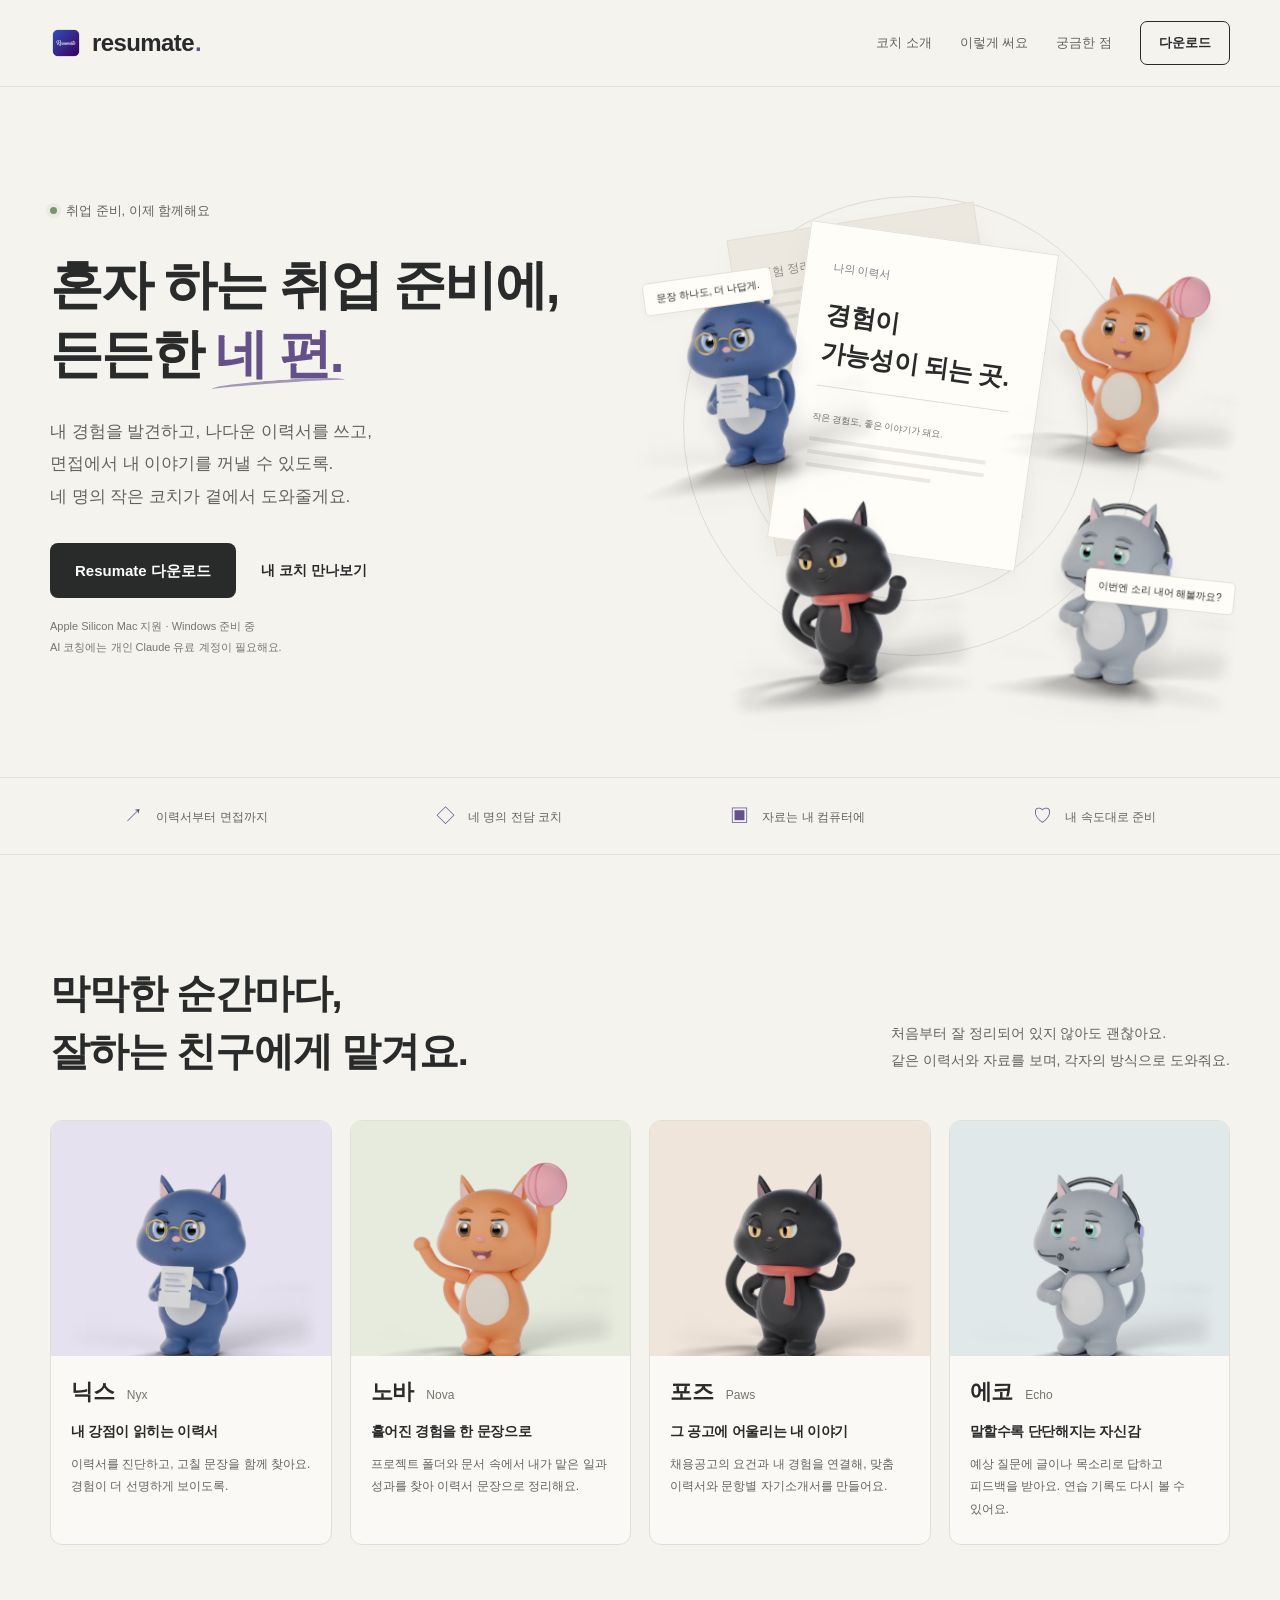
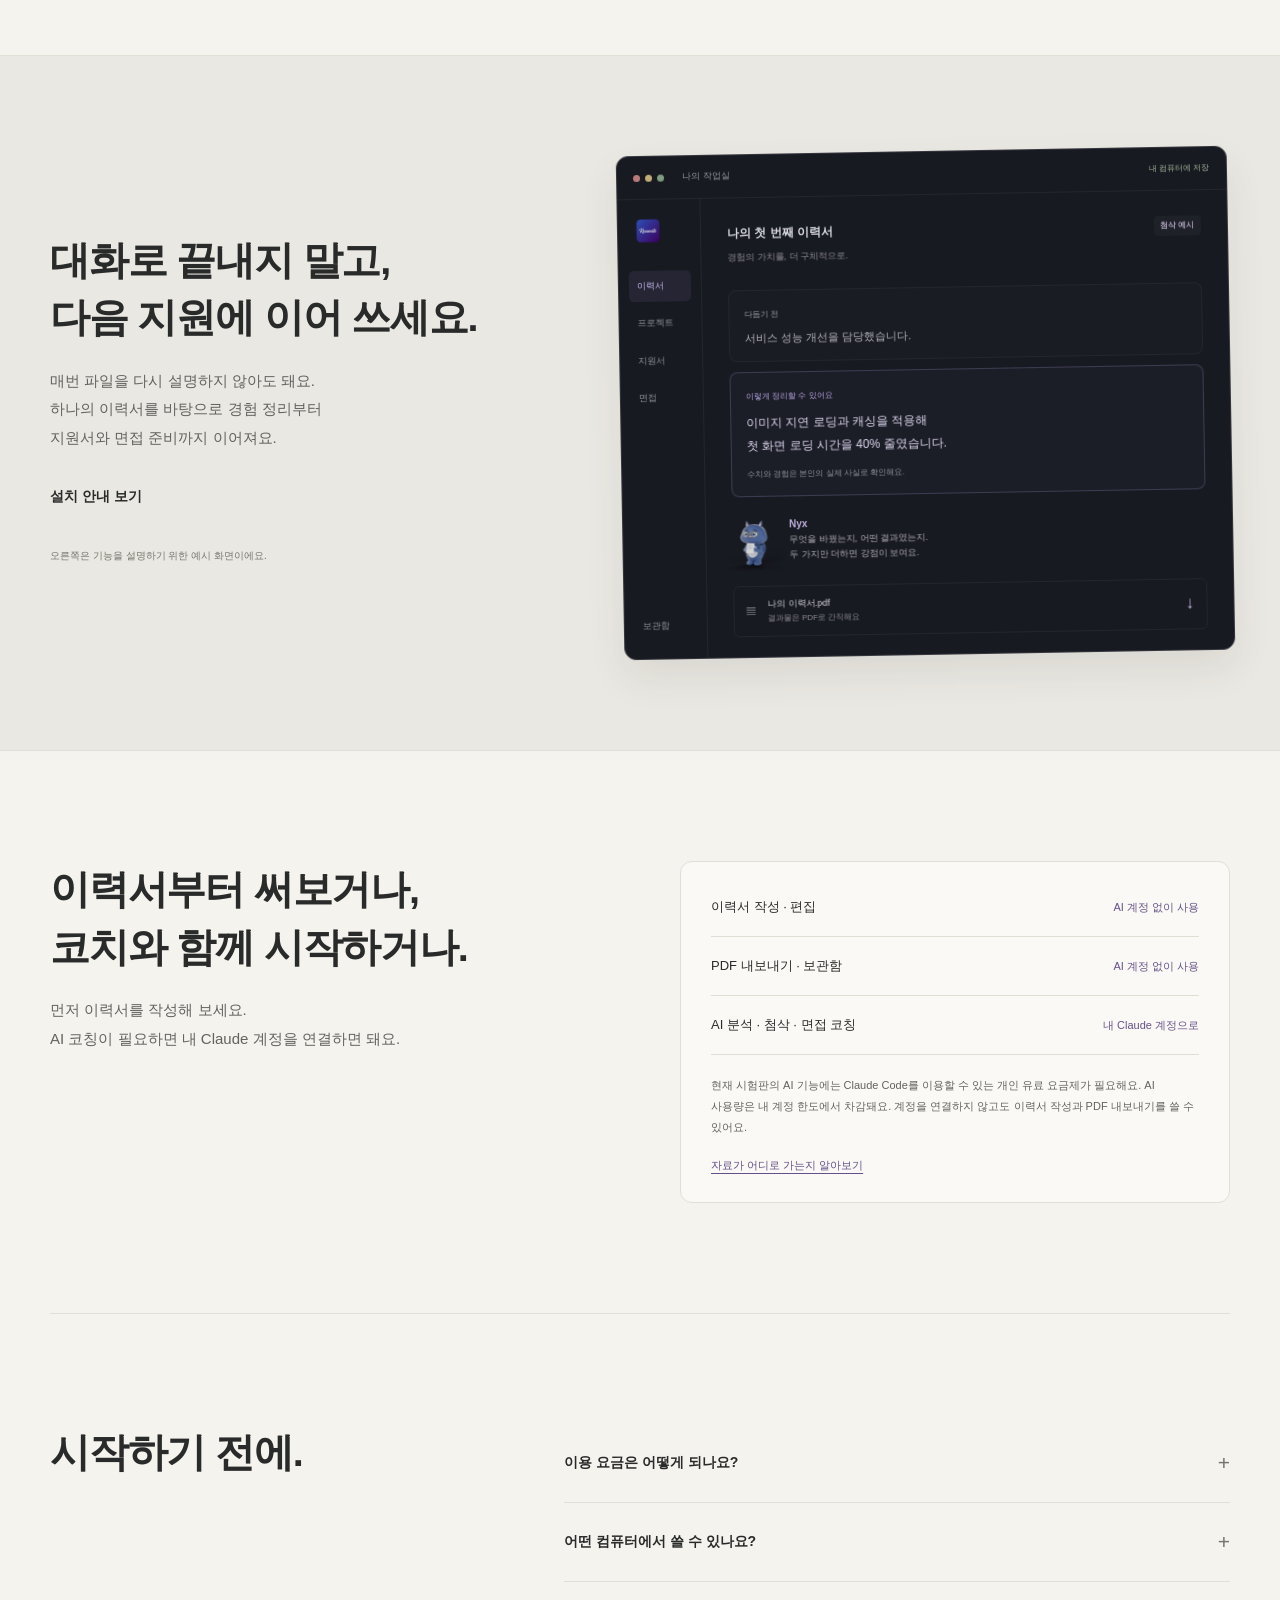
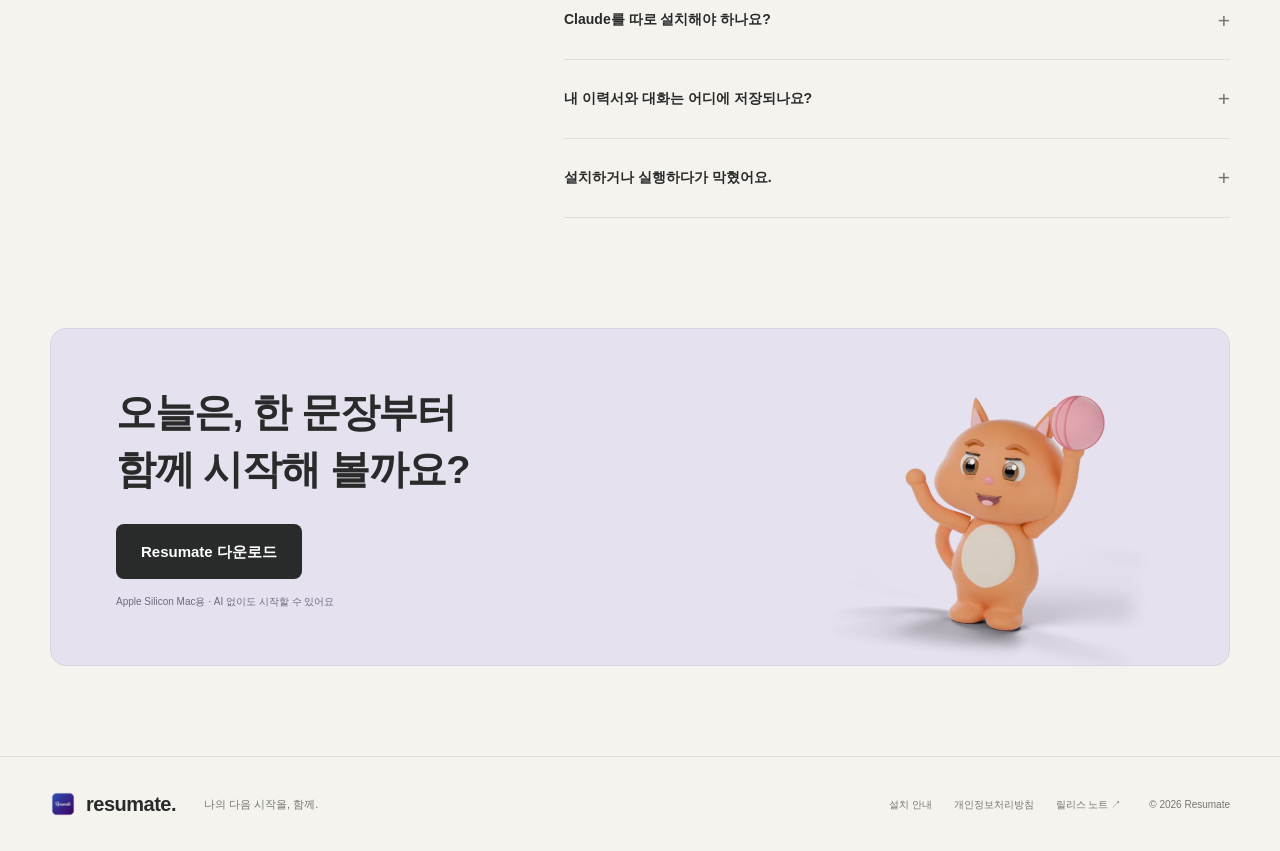
==== index.html @ 683119df "Update Resumate website" ====
<!doctype html>
<html lang="ko">
<head>
  <meta charset="utf-8">
  <meta name="viewport" content="width=device-width, initial-scale=1">
  <title>Resumate — 혼자 하는 취업 준비에, 든든한 네 편.</title>
  <meta name="description" content="프로젝트 정리부터 이력서, 자기소개서, 면접 연습까지. 네 명의 AI 코치와 함께하는 취업 준비 데스크톱 앱. AI 코칭에는 개인 Claude 유료 계정이 필요합니다.">
  <meta name="theme-color" content="#f5f3ee">
  <meta property="og:type" content="website">
  <meta property="og:locale" content="ko_KR">
  <meta property="og:site_name" content="Resumate">
  <meta property="og:title" content="Resumate — 혼자 하는 취업 준비에, 든든한 네 편.">
  <meta property="og:description" content="프로젝트 정리부터 이력서, 지원서와 면접 연습까지. 네 명의 코치와 내 이야기를 준비해요.">
  <link rel="icon" type="image/png" href="assets/favicon-32.png">
  <link rel="apple-touch-icon" href="assets/icon-256.png">
  <link rel="stylesheet" href="styles.css">
</head>
<body>
  <a class="skip-link" href="#main">본문으로 건너뛰기</a>
  <header class="topbar"><div class="wrap">
    <a class="brand" href="index.html"><img src="assets/icon-256.png" alt="" width="32" height="32">resumate<span class="brand-dot">.</span></a>
    <nav class="topnav" aria-label="주요 메뉴"><a href="#coaches">코치 소개</a><a href="#workspace">이렇게 써요</a><a href="#faq">궁금한 점</a><a class="topnav-cta" href="install.html">다운로드</a></nav>
  </div></header>
  <main id="main">
    <section class="hero wrap" aria-labelledby="hero-title">
      <div class="hero-copy">
        <p class="eyebrow"><span class="status-dot"></span> 취업 준비, 이제 함께해요</p>
        <h1 id="hero-title">혼자 하는 취업 준비에,<br>든든한 <span class="underlined">네 편.</span></h1>
        <p class="lede">내 경험을 발견하고, 나다운 이력서를 쓰고,<br>면접에서 내 이야기를 꺼낼 수 있도록.<br>네 명의 작은 코치가 곁에서 도와줄게요.</p>
        <div class="cta-row"><a class="btn btn-primary" href="install.html">Resumate 다운로드</a><a class="text-link" href="#coaches">내 코치 만나보기</a></div>
        <p class="cta-meta">Apple Silicon Mac 지원 · Windows 준비 중<br>AI 코칭에는 개인 Claude 유료 계정이 필요해요.</p>
      </div>
      <div class="hero-art" role="img" aria-label="이력서와 면접 준비를 도와주는 고양이 코치 Nyx, Nova, Paws, Echo">
        <div class="orbit orbit-one"></div><div class="orbit orbit-two"></div>

        <div class="paper paper-back"><span>경험 정리</span><i></i><i></i><i></i></div>
        <div class="paper paper-front"><span class="paper-eyebrow">나의 이력서</span><strong>경험이<br>가능성이 되는 곳.</strong><div class="paper-rule"></div><span>작은 경험도, 좋은 이야기가 돼요.</span><div class="paper-lines"><i></i><i></i><i></i></div></div>
        <img class="hero-cat cat-nyx" src="assets/nyx.webp" alt="" width="552" height="552" fetchpriority="high">
        <img class="hero-cat cat-nova" src="assets/nova.webp" alt="" width="552" height="552">
        <img class="hero-cat cat-paws" src="assets/paws.webp" alt="" width="552" height="552">
        <img class="hero-cat cat-echo" src="assets/echo.webp" alt="" width="552" height="552">
        <span class="floating-label label-nyx">문장 하나도, 더 나답게.</span><span class="floating-label label-echo">이번엔 소리 내어 해볼까요?</span>

      </div>
    </section>
    <div class="trust-strip"><div class="wrap"><span><span aria-hidden="true">↗</span> 이력서부터 면접까지</span><span><span aria-hidden="true">◇</span> 네 명의 전담 코치</span><span><span aria-hidden="true">▣</span> 자료는 내 컴퓨터에</span><span><span aria-hidden="true">♡</span> 내 속도대로 준비</span></div></div>
    <section class="section wrap" id="coaches" aria-labelledby="coaches-title">
      <div class="section-heading"><div><h2 id="coaches-title">막막한 순간마다,<br>잘하는 친구에게 맡겨요.</h2></div><p>처음부터 잘 정리되어 있지 않아도 괜찮아요.<br>같은 이력서와 자료를 보며, 각자의 방식으로 도와줘요.</p></div>
      <div class="coach-grid">
        <article class="coach-card nyx"><div class="coach-art"><img src="assets/nyx.webp" alt="안경을 쓰고 이력서를 든 남색 고양이 Nyx" width="552" height="552" loading="lazy"></div><div class="coach-body"><div class="coach-name"><h3>닉스 <span lang="en">Nyx</span></h3></div><h4>내 강점이 읽히는 이력서</h4><p>이력서를 진단하고, 고칠 문장을 함께 찾아요. 경험이 더 선명하게 보이도록.</p></div></article>
        <article class="coach-card nova"><div class="coach-art"><img src="assets/nova.webp" alt="실뭉치를 들고 손을 흔드는 주황 고양이 Nova" width="552" height="552" loading="lazy"></div><div class="coach-body"><div class="coach-name"><h3>노바 <span lang="en">Nova</span></h3></div><h4>흩어진 경험을 한 문장으로</h4><p>프로젝트 폴더와 문서 속에서 내가 맡은 일과 성과를 찾아 이력서 문장으로 정리해요.</p></div></article>
        <article class="coach-card paws"><div class="coach-art"><img src="assets/paws.webp" alt="빨간 목도리를 두른 검은 고양이 Paws" width="552" height="552" loading="lazy"></div><div class="coach-body"><div class="coach-name"><h3>포즈 <span lang="en">Paws</span></h3></div><h4>그 공고에 어울리는 내 이야기</h4><p>채용공고의 요건과 내 경험을 연결해, 맞춤 이력서와 문항별 자기소개서를 만들어요.</p></div></article>
        <article class="coach-card echo"><div class="coach-art"><img src="assets/echo.webp" alt="헤드셋을 쓴 회색 고양이 Echo" width="552" height="552" loading="lazy"></div><div class="coach-body"><div class="coach-name"><h3>에코 <span lang="en">Echo</span></h3></div><h4>말할수록 단단해지는 자신감</h4><p>예상 질문에 글이나 목소리로 답하고 피드백을 받아요. 연습 기록도 다시 볼 수 있어요.</p></div></article>
      </div>
    </section>
    <section class="workspace-section" id="workspace" aria-labelledby="workspace-title"><div class="wrap workspace-grid">
      <div><h2 id="workspace-title">대화로 끝내지 말고,<br>다음 지원에 이어 쓰세요.</h2><p class="section-description">매번 파일을 다시 설명하지 않아도 돼요.<br>하나의 이력서를 바탕으로 경험 정리부터<br>지원서와 면접 준비까지 이어져요.</p><a class="text-link" href="install.html">설치 안내 보기</a><p class="example-note">오른쪽은 기능을 설명하기 위한 예시 화면이에요.</p></div>
      <div class="app-preview" aria-label="이력서 첨삭 기능 예시"><div class="preview-chrome"><div class="window-dots"><i></i><i></i><i></i></div><span>나의 작업실</span><span class="preview-local">내 컴퓨터에 저장</span></div><div class="preview-layout"><div class="preview-sidebar"><img src="assets/icon-256.png" width="28" height="28" alt=""><span class="preview-selected">이력서</span><span>프로젝트</span><span>지원서</span><span>면접</span><span class="sidebar-bottom">보관함</span></div><div class="preview-content"><div class="preview-title"><span>나의 첫 번째 이력서</span><span>첨삭 예시</span></div><p class="preview-heading">경험의 가치를, 더 구체적으로.</p><div class="resume-before"><span>다듬기 전</span><p>서비스 성능 개선을 담당했습니다.</p></div><div class="resume-after"><span>이렇게 정리할 수 있어요</span><p>이미지 지연 로딩과 캐싱을 적용해<br>첫 화면 로딩 시간을 40% 줄였습니다.</p><small>수치와 경험은 본인의 실제 사실로 확인해요.</small></div><div class="coach-message"><img src="assets/nyx.webp" width="66" height="66" alt=""><p><strong>Nyx</strong><br>무엇을 바꿨는지, 어떤 결과였는지.<br>두 가지만 더하면 강점이 보여요.</p></div><div class="preview-document"><span aria-hidden="true">▤</span><span>나의 이력서.pdf<small>결과물은 PDF로 간직해요</small></span><span aria-hidden="true">↓</span></div></div></div></div>
    </div></section>
    <section class="section wrap usage-section" aria-labelledby="usage-title"><div><h2 id="usage-title">이력서부터 써보거나,<br>코치와 함께 시작하거나.</h2><p class="section-description">먼저 이력서를 작성해 보세요.<br>AI 코칭이 필요하면 내 Claude 계정을 연결하면 돼요.</p></div><div class="access-panel"><div class="access-row"><span>이력서 작성 · 편집</span><span>AI 계정 없이 사용</span></div><div class="access-row"><span>PDF 내보내기 · 보관함</span><span>AI 계정 없이 사용</span></div><div class="access-row"><span>AI 분석 · 첨삭 · 면접 코칭</span><span>내 Claude 계정으로</span></div><p>현재 시험판의 AI 기능에는 Claude Code를 이용할 수 있는 개인 유료 요금제가 필요해요. AI 사용량은 내 계정 한도에서 차감돼요. 계정을 연결하지 않고도 이력서 작성과 PDF 내보내기를 쓸 수 있어요.</p><a href="privacy.html">자료가 어디로 가는지 알아보기</a></div></section>
    <section class="section wrap faq-section" id="faq" aria-labelledby="faq-title"><div><h2 id="faq-title">시작하기 전에.</h2></div><div class="faq">
      <details><summary>이용 요금은 어떻게 되나요?</summary><div class="answer">현재 공개 시험판은 무료로 이용할 수 있어요. 정식 서비스의 제공 범위와 요금은 별도로 안내할 예정이에요. AI 코칭에 사용하는 개인 Claude 요금제의 비용과 사용 한도는 본인 계정에 적용돼요.</div></details>
      <details><summary>어떤 컴퓨터에서 쓸 수 있나요?</summary><div class="answer">현재 공개된 설치 파일은 Apple Silicon(M1 이상), macOS 13 이상을 지원해요. Intel Mac은 지원하지 않아요. Windows 10(2004 이상)·11 x64 버전은 준비 중이며, 설치 페이지에서 공개 여부를 확인할 수 있어요.</div></details>
      <details><summary>Claude를 따로 설치해야 하나요?</summary><div class="answer">미리 설치하지 않아도 괜찮아요. 앱 첫 화면에서 ‘연동하기’를 누르면 공식 Claude Code 설치와 로그인을 안내해요. 로그인할 때 Terminal 또는 PowerShell이 열릴 수 있어요. 인증은 공식 Claude Code가 처리해요.</div></details>
      <details><summary>내 이력서와 대화는 어디에 저장되나요?</summary><div class="answer">이력서, 대화, 보관함 파일은 내 컴퓨터에 저장돼요. AI에게 작업을 요청하면 필요한 내용이 본인 Claude 계정을 통해 Anthropic으로 전송돼요. PDF 글자 추출과 음성 받아쓰기는 내 컴퓨터에서 처리해요. <a href="privacy.html">개인정보처리방침 보기</a></div></details>
      <details><summary>설치하거나 실행하다가 막혔어요.</summary><div class="answer"><a href="install.html#help">설치 도움말</a>에서 OS별 안내와 문의 경로를 확인해 주세요.</div></details>
    </div></section>
    <section class="closing wrap"><div><h2>오늘은, 한 문장부터<br>함께 시작해 볼까요?</h2><a class="btn btn-primary" href="install.html">Resumate 다운로드</a><p>Apple Silicon Mac용 · AI 없이도 시작할 수 있어요</p></div><img src="assets/nova.webp" width="552" height="552" alt="손을 흔들며 기다리는 Nova" loading="lazy"></section>
  </main>
  <footer class="footer"><div class="wrap"><a class="brand" href="index.html"><img src="assets/icon-256.png" alt="" width="26" height="26">resumate.</a><p>나의 다음 시작을, 함께.</p><nav aria-label="하단 메뉴"><a href="install.html">설치 안내</a><a href="privacy.html">개인정보처리방침</a><a href="https://github.com/kkwaktae/resumate-desktop-release/releases">릴리스 노트 ↗</a></nav><span>© 2026 Resumate</span></div></footer>
</body>
</html>
---- styles.css ----
:root {
  --canvas: #f5f3ee; --canvas-deep: #f5f3ee; --surface: #eeece6; --surface-raised: #e8e5dd;
  --ink: #292a2a; --ink-2: #62635f; --ink-3: #74766e; --accent: #65518a; --accent-ink: #fff;
  --line: #dfdfd5; --line-2: #ccccc1; --r-panel: 16px; --r-control: 8px;
  --font: "Pretendard Variable", Pretendard, "Apple SD Gothic Neo", "Malgun Gothic", sans-serif;
  --mono: "SFMono-Regular", Consolas, monospace; --wrap: 1180px;
  --ease: cubic-bezier(.2,.8,.2,1); color-scheme: light;
}
*, *::before, *::after { box-sizing: border-box; }
html { -webkit-text-size-adjust: 100%; scroll-behavior: smooth; scroll-padding-top: 100px; }
body { margin: 0; background: var(--canvas); color: var(--ink); font: 16px/1.7 var(--font); word-break: keep-all; overflow-wrap: break-word; -webkit-font-smoothing: antialiased; }
[hidden] { display: none !important; }
img { max-width: 100%; height: auto; display: block; }
a { color: var(--accent); text-underline-offset: 4px; }
a:hover { color: #493667; }
button { font: inherit; cursor: pointer; color: inherit; }
button:disabled { cursor: not-allowed; opacity: .5; }
:focus-visible { outline: 3px solid var(--accent); outline-offset: 5px; }
::selection { background: #ded5ef; }
.wrap { width: min(var(--wrap), 100% - 80px); margin-inline: auto; }
.skip-link { position: fixed; left: 16px; top: -100px; z-index: 30; padding: 10px 20px; background: var(--ink); color: #fff; border-radius: 8px; }
.skip-link:focus { top: 12px; }
.topbar { position: sticky; top: 0; z-index: 20; background: #f5f3eeed; backdrop-filter: blur(16px); border-bottom: 1px solid var(--line); }
.topbar .wrap { height: 86px; display: flex; align-items: center; justify-content: space-between; gap: 20px; }
.brand { display: inline-flex; align-items: center; gap: 10px; color: var(--ink); text-decoration: none; font-size: 24px; line-height: 1; font-weight: 800; letter-spacing: -.025em; }
.brand img { border-radius: 9px; }
:where([lang="en"], .os-picker, [data-platform-name], [data-release-status], .preview-chrome) { letter-spacing: normal; font-kerning: normal; }
.brand-dot { color: var(--accent); margin-left: -9px; }
.topnav { display: flex; align-items: center; gap: 28px; font-size: 13px; }
.topnav a { color: var(--ink-2); text-decoration: none; }
.topnav a:hover { color: var(--accent); }
.topnav .topnav-cta { color: var(--ink); border: 1px solid var(--ink); padding: 10px 18px; border-radius: 7px; font-weight: 700; }
.topnav-cta span { margin-left: 15px; }
.btn { display: inline-flex; justify-content: center; align-items: center; gap: 28px; min-height: 54px; padding: 14px 24px; border: 1px solid transparent; border-radius: 8px; text-decoration: none; font-size: 15px; font-weight: 700; transition: background .2s, transform .2s; }
.btn:hover { transform: translateY(-2px); }
.btn-primary { background: var(--ink); color: #fff; }
.btn-primary:hover { background: #47413f; color: #fff; }
.btn-primary span, .btn-secondary span { font-size: 21px; line-height: 1; font-weight: 400; }
.btn-secondary { background: #e6e0ef; color: #4a3864; }
.btn-secondary:hover { background: #dcd3e8; color: #4a3864; }
.text-link { display: inline-flex; align-items: center; gap: 18px; border: 0; background: none; padding: 8px 0; text-decoration: none; font-size: 14px; font-weight: 600; color: var(--ink); }
.text-link:hover { color: var(--accent); }
.hero { display: grid; grid-template-columns: 1fr 1fr; gap: 16px; align-items: center; min-height: 690px; padding-block: 62px 68px; }
.hero-copy { position: relative; z-index: 2; }
.eyebrow { display: flex; align-items: center; gap: 9px; margin: 0 0 28px; color: var(--ink-2); font-size: 13px; }
.status-dot { display: block; width: 7px; height: 7px; background: #7b946e; border-radius: 50%; box-shadow: 0 0 0 4px #7b946e15; }
h1, h2, h3, h4, p { margin-top: 0; }
.hero h1 { font-size: clamp(40px, 4.15vw, 60px); line-height: 1.3; letter-spacing: -.04em; font-weight: 800; margin: 0 0 28px; }
.underlined { color: var(--accent); position: relative; white-space: nowrap; }
.underlined::after { content: ""; position: absolute; bottom: -6px; left: -3px; width: 105%; height: 9px; border-top: 3px solid #a397b6; border-radius: 50%; transform: rotate(-4deg); }
.lede { color: var(--ink-2); font-size: 17px; line-height: 1.9; margin-bottom: 30px; }
.cta-row { display: flex; align-items: center; gap: 25px; }
.cta-meta { font-size: 11px; line-height: 1.9; color: var(--ink-3); margin: 18px 0 0; }
.hero-art { position: relative; height: 530px; min-width: 0; isolation: isolate; }
.orbit { position: absolute; border: 1px solid #dcdcd3; border-radius: 50%; z-index: -2; }
.orbit-one { width: 460px; height: 460px; top: 32px; left: 35px; }
.orbit-two { width: 350px; height: 350px; top: 87px; left: 90px; }
.paper { position: absolute; width: 250px; height: 320px; padding: 27px; border: 1px solid #e1dfd9; box-shadow: 0 12px 30px #25202009; background: #fffdf8; }
.paper-front { z-index: -1; top: 72px; left: 140px; transform: rotate(8deg); }
.paper-eyebrow { font-family: var(--font); font-size: 11px; color: #807986; letter-spacing: 0; }
.paper-front strong { display: block; margin-top: 17px; font-size: 25px; line-height: 1.5; letter-spacing: -.025em; }
.paper-rule { margin-block: 15px; height: 1px; background: var(--line); }
.paper-front > span:not(.paper-eyebrow) { font-size: 9px; color: var(--ink-3); }
.paper-lines i, .paper-back i { display: block; height: 4px; background: #ece9e4; margin-top: 9px; width: 92%; }
.paper-lines i:last-child { width: 65%; }
.paper-back { z-index: -2; left: 102px; top: 55px; transform: rotate(-9deg); background: #ece8df; font-size: 12px; color: #8f8b81; }
.paper-back i { background: #dedbd3; }
.hero-cat { position: absolute; width: 235px; filter: drop-shadow(0 16px 8px #27223016); animation: arrive .8s var(--ease) both; }
.cat-nyx { left: -38px; top: 63px; width: 266px; transform: rotate(-8deg); }
.cat-nova { right: -24px; top: 64px; width: 248px; transform: rotate(8deg); animation-delay: .1s; }
.cat-paws { left: 64px; bottom: -16px; width: 260px; transform: rotate(-6deg); animation-delay: .2s; }
.cat-echo { right: -18px; bottom: -16px; width: 265px; transform: rotate(6deg); animation-delay: .3s; }
.floating-label { position: absolute; z-index: 2; font-size: 10px; padding: 7px 12px; background: #fffdf7; border: 1px solid #e6e0d5; box-shadow: 0 4px 10px #00000005; border-radius: 5px; }
.label-nyx { left: -5px; top: 111px; transform: rotate(-8deg); }
.label-echo { right: -5px; bottom: 86px; transform: rotate(6deg); }
@keyframes arrive { from { opacity: 0; translate: 0 16px; } to { opacity: 1; translate: 0 0; } }
.trust-strip { border-block: 1px solid var(--line); }
.trust-strip .wrap { min-height: 76px; display: flex; justify-content: space-around; align-items: center; gap: 20px; font-size: 12px; color: var(--ink-2); }
.trust-strip span span { color: var(--accent); padding-right: 10px; font-size: 19px; vertical-align: -1px; }
.section { padding-block: 110px; }
h2 { font-size: clamp(28px, 3.1vw, 42px); line-height: 1.45; letter-spacing: -.03em; font-weight: 750; margin-bottom: 20px; }
.section-heading { display: flex; align-items: flex-end; justify-content: space-between; gap: 35px; margin-bottom: 40px; }
.section-heading h2 { margin: 0; }
.section-heading > p { font-size: 14px; color: var(--ink-2); margin-bottom: 7px; line-height: 1.9; }
.coach-grid { display: grid; grid-template-columns: repeat(4, 1fr); gap: 18px; }
.coach-card { min-width: 0; border: 1px solid var(--line); border-radius: 12px; overflow: hidden; background: #faf9f5; }
.coach-art { position: relative; height: 235px; background: var(--coach-bg); overflow: hidden; }
.nyx { --coach-bg: #e5e1ee; }.nova { --coach-bg: #e7ebde; }.paws { --coach-bg: #f0e5db; }.echo { --coach-bg: #e1e8e9; }
.coach-art img { width: 265px; height: 265px; object-fit: contain; position: absolute; bottom: -28px; left: 50%; transform: translateX(-50%); transition: translate .4s var(--ease); }
.coach-card:hover .coach-art img { translate: 0 -7px; }
.coach-body { padding: 21px 20px 23px; }
.coach-name { display: flex; align-items: center; justify-content: space-between; margin-bottom: 12px; }
.coach-name h3 { font-size: 22px; font-weight: 650; letter-spacing: -.02em; margin: 0; line-height: 1.4; }
.coach-name h3 span { font-size: 12px; font-weight: 400; letter-spacing: 0; color: var(--ink-3); margin-left: 7px; }
.coach-body h4 { font-size: 14px; letter-spacing: -.025em; margin-bottom: 9px; }
.coach-body p { color: var(--ink-2); font-size: 12px; line-height: 1.9; margin-bottom: 0; }
.workspace-section { background: #eae8e2; border-block: 1px solid var(--line); padding-block: 95px; }
.workspace-grid { display: grid; grid-template-columns: .9fr 1.1fr; align-items: center; gap: 70px; }
.section-description { font-size: 15px; line-height: 1.9; color: var(--ink-2); margin-bottom: 25px; }
.example-note { font-size: 10px; color: var(--ink-3); margin-top: 30px; }
.app-preview { background: #181a21; color: #d7d7de; border: 1px solid #36363f; border-radius: 12px; overflow: hidden; box-shadow: 0 18px 38px #34322c17; transform: rotate(-1deg); font-size: 11px; }
.preview-chrome { height: 43px; display: flex; align-items: center; gap: 18px; padding: 0 16px; border-bottom: 1px solid #ffffff0d; font-size: 9px; color: #94949e; }
.window-dots { display: flex; gap: 5px; }.window-dots i { width: 7px; height: 7px; border-radius: 50%; background: #605765; }.window-dots i:first-child { background: #b87a79; }.window-dots i:nth-child(2) { background: #c2ac78; }.window-dots i:last-child { background: #7f9c80; }
.preview-local { margin-left: auto; color: #a0b599; font-size: 8px; }
.preview-layout { display: grid; grid-template-columns: 83px 1fr; min-height: 440px; }
.preview-sidebar { display: flex; flex-direction: column; gap: 6px; padding: 17px 10px; border-right: 1px solid #ffffff0d; font-size: 9px; color: #92929e; }
.preview-sidebar img { margin: 0 6px 20px; }.preview-sidebar span { padding: 8px; }.preview-sidebar .preview-selected { background: #a99bff16; border-radius: 5px; color: #c8b9ef; }.preview-sidebar .sidebar-bottom { margin-top: auto; }
.preview-content { padding: 25px 26px 20px; }.preview-title { display: flex; justify-content: space-between; align-items: center; font-size: 12px; font-weight: 600; }.preview-title span:last-child { font-size: 8px; color: #aca2be; background: #ffffff08; padding: 3px 6px; border-radius: 4px; }.preview-heading { margin-block: 7px 24px; font-size: 9px; color: #8e8c99; }
.resume-before, .resume-after { border: 1px solid #ffffff0b; border-radius: 8px; padding: 13px 15px; background: #ffffff03; margin-bottom: 10px; }.resume-before > span { color: #a1a0aa; font-size: 8px; }.resume-before p { margin: 7px 0 0; color: #b2b1bb; }.resume-after { border-color: #b3a1de3b; background: #a99bff08; }.resume-after > span { color: #b7a3e2; font-size: 8px; }.resume-after p { font-size: 12px; line-height: 1.9; margin-block: 7px; color: #dfd7f1; }.resume-after small { font-size: 8px; color: #90909a; }
.coach-message { display: flex; align-items: center; margin-block: 10px 14px; gap: 3px; }.coach-message img { width: 65px; height: 65px; margin-left: -11px; }.coach-message p { font-size: 9px; color: #b0adb9; margin: 0; }.coach-message strong { color: #c0b0e0; font-size: 10px; }
.preview-document { display: flex; align-items: center; gap: 12px; padding: 10px 12px; border: 1px solid #ffffff0d; border-radius: 6px; font-size: 9px; }.preview-document small { display: block; color: #8b8996; font-size: 8px; }.preview-document > span:last-child { margin-left: auto; color: #c0b0e0; font-size: 17px; }
.usage-section { display: grid; grid-template-columns: 1fr 1fr; gap: 80px; border-bottom: 1px solid var(--line); }
.access-panel { border: 1px solid var(--line); border-radius: 12px; padding: 16px 30px 25px; background: #faf9f5; align-self: center; }
.access-row { display: flex; justify-content: space-between; align-items: center; gap: 20px; font-size: 13px; padding: 18px 0; border-bottom: 1px solid var(--line); }.access-row span:last-child { font-size: 11px; color: var(--accent); }.access-panel > p { margin: 20px 0 12px; font-size: 11px; color: var(--ink-2); line-height: 1.9; }.access-panel > a { font-size: 11px; }
.faq-section { display: grid; grid-template-columns: 1fr 1.5fr; gap: 70px; }
.faq details { border-bottom: 1px solid var(--line); }.faq summary { display: flex; justify-content: space-between; align-items: center; gap: 20px; padding: 21px 0; list-style: none; font-size: 14px; font-weight: 600; cursor: pointer; }.faq summary::-webkit-details-marker { display: none; }.faq summary::after { content: "+"; font-weight: 400; font-size: 21px; color: var(--ink-3); }.faq details[open] summary::after { content: "−"; }.faq .answer { padding: 0 30px 23px 0; color: var(--ink-2); font-size: 13px; line-height: 1.9; }
.closing { position: relative; display: flex; align-items: center; justify-content: space-between; background: #e6e1ee; border: 1px solid #d9d2e4; border-radius: 16px; padding: 55px 65px; margin-bottom: 90px; overflow: hidden; }.closing h2 { margin-bottom: 25px; }.closing > div { position: relative; z-index: 1; }.closing > div > p:last-child { font-size: 10px; color: #72677f; margin: 14px 0 0; }.closing > img { width: 330px; margin-block: -60px; margin-right: 0; transform: rotate(7deg); }
.footer { border-top: 1px solid var(--line); padding-block: 34px; }.footer .wrap { display: flex; align-items: center; gap: 28px; }.footer .brand { font-size: 20px; }.footer p { font-size: 11px; color: var(--ink-3); margin: 0; }.footer nav { display: flex; flex-wrap: wrap; gap: 22px; margin-left: auto; }.footer nav a, .footer .wrap > span { color: var(--ink-3); font-size: 10px; text-decoration: none; }
/* Installation: readable as a document without JavaScript; enhanced to a three-step flow. */
.install-main { max-width: 1100px; padding-block: 64px 85px; }.install-intro { margin-bottom: 46px; }.install-intro h1 { font-size: clamp(32px, 4vw, 46px); letter-spacing: -.03em; line-height: 1.4; margin-bottom: 12px; }.install-intro > p:last-child { color: var(--ink-2); font-size: 14px; }
.install-layout { display: grid; grid-template-columns: 250px 1fr; gap: 60px; }.install-sidebar { padding-top: 6px; }.os-picker { display: flex; border: 1px solid var(--line); border-radius: 8px; padding: 5px; gap: 5px; }.os-picker button { flex: 1; border: 0; padding: 9px 13px; font-size: 12px; background: none; border-radius: 5px; }.os-picker button[aria-pressed="true"] { background: var(--ink); color: #fff; }.os-help { font-size: 10px; color: var(--ink-3); margin-top: 9px; }
.flow-nav { padding: 18px 0 0; list-style: none; }.flow-nav li + li { margin-top: 12px; }.flow-nav button { display: flex; align-items: center; width: 100%; text-align: left; border: 0; background: none; padding: 12px; border-radius: 8px; gap: 15px; color: var(--ink-3); font-size: 13px; }.flow-nav button > span:first-child { font-size: 12px; font-variant-numeric: tabular-nums; border: 1px solid var(--line); border-radius: 50%; width: 34px; height: 34px; display: grid; place-items: center; }.flow-nav small { font-size: 10px; display: block; margin-top: 2px; font-weight: 400; }.flow-nav button[aria-current] { color: var(--accent); background: #e9e3ef; font-weight: 700; }.flow-nav button[aria-current] > span:first-child { border-color: #c6b7d8; }.sidebar-coach { margin-top: 25px; text-align: center; }.sidebar-coach img { margin: auto; }.sidebar-coach p { font-size: 11px; color: var(--ink-3); margin-top: -15px; }
.install-content { min-width: 0; }.flow-panel { margin-bottom: 50px; }.flow-panel h2 { font-size: clamp(28px, 3vw, 37px); margin-bottom: 12px; outline: none; }.panel-description { color: var(--ink-2); font-size: 13px; margin-bottom: 25px; }.release-card { background: #fffdf9; border: 1px solid var(--line); border-radius: 14px; padding: 28px; margin-top: 27px; }.release-card-top { display: flex; align-items: center; gap: 14px; }.release-card-top img { border-radius: 14px; width: 50px; height: 50px; }.release-card h3 { font-size: 18px; margin: 0; }.release-card h3 span { font-size: 12px; color: var(--ink-3); font-weight: 400; }.release-card-top p { font-size: 10px; color: var(--ink-3); margin: 4px 0 0; }.pill { border: 1px solid #d9cfe5; border-radius: 5px; color: var(--accent); background: #eee8f5; padding: 3px 7px; font-size: 9px; display: inline-block; }.release-card-top > .pill { margin-left: auto; white-space: nowrap; }.requirements { display: grid; gap: 9px; font-size: 12px; margin-block: 28px; }.requirements div { display: grid; grid-template-columns: 75px 1fr; gap: 12px; }.requirements dt { color: var(--ink-3); }.requirements dd { margin: 0; }.download-button { width: 100%; }.download-note { margin: 10px 0 0; font-size: 10px; text-align: center; color: var(--ink-3); }
.callout { margin-top: 23px; padding: 19px 20px; background: #eeebe2; border-left: 2px solid #a99d82; border-radius: 0 7px 7px 0; font-size: 12px; }.callout strong { font-size: 12px; }.callout p { color: var(--ink-2); font-size: 11px; margin: 8px 0 0; line-height: 1.9; }.flow-actions { display: flex; align-items: center; justify-content: space-between; flex-wrap: wrap; gap: 16px; margin-top: 28px; }.flow-actions .text-link { font-size: 11px; }.flow-actions .btn { font-size: 12px; min-height: 46px; padding: 10px 17px; }.install-diagram { display: flex; align-items: center; justify-content: center; gap: 45px; background: #eae6f0; border: 1px solid #dcd5e5; border-radius: 14px; padding: 40px 25px; margin-block: 27px; }.install-diagram > div { display: flex; flex-direction: column; align-items: center; gap: 13px; font-size: 11px; }.install-diagram img { border-radius: 18px; }.diagram-arrow { color: var(--accent); font-size: 30px; }
.instruction-list { padding: 0; list-style: none; counter-reset: instructions; }.instruction-list li { counter-increment: instructions; position: relative; padding: 8px 0 17px 38px; }.instruction-list li::before { content: counter(instructions); position: absolute; left: 0; top: 9px; display: grid; place-items: center; width: 23px; height: 23px; border: 1px solid var(--line-2); border-radius: 50%; font-size: 11px; font-variant-numeric: tabular-nums; color: var(--accent); }.instruction-list strong { font-size: 14px; }.instruction-list p { color: var(--ink-2); font-size: 12px; margin: 5px 0 0; }.instruction-list code { font-family: var(--mono); font-size: 11px; }
.start-option { padding: 23px 25px; border: 1px solid var(--line); border-radius: 12px; background: #fffdf9; margin-top: 16px; }.start-option h3 { font-size: 18px; margin: 12px 0 10px; letter-spacing: -.03em; }.start-option p, .start-option li { color: var(--ink-2); font-size: 12px; line-height: 1.9; }.start-option p { margin-bottom: 0; }.start-option ol { padding-left: 18px; }.start-option li + li { margin-top: 8px; }.start-option .fineprint { font-size: 10px; }.first-task { display: flex; align-items: center; gap: 8px; margin-top: 18px; background: #eae7ef; border-radius: 12px; padding: 8px 17px 8px 0; }.first-task img { width: 90px; flex-shrink: 0; }.first-task strong { font-size: 12px; }.first-task p { font-size: 11px; color: var(--ink-2); margin: 5px 0; }.install-help { margin: 70px 0 0 310px; padding-top: 50px; border-top: 1px solid var(--line); }.install-help h2 { font-size: 30px; }.mobile-notice { border: 1px solid var(--line-2); padding: 20px; background: #eae6f0; border-radius: 10px; margin-bottom: 30px; }.mobile-notice p { font-size: 12px; color: var(--ink-2); }.mobile-notice [role="status"] { margin: 10px 0 0; overflow-wrap: anywhere; }
@media (min-width: 1300px) { .hero-art { margin-left: 15px; }.hero { gap: 28px; } }
@media (max-width: 1050px) { .wrap { width: calc(100% - 48px); }.hero h1 { font-size: 43px; }.hero-art { scale: .88; transform-origin: center; margin-inline: -20px; }.hero { min-height: 620px; padding-block: 35px; }.coach-grid { gap: 12px; }.coach-art { height: 195px; }.coach-body { padding: 18px 15px; }.coach-name h3 { font-size: 21px; }.coach-body h4 { font-size: 12px; }.coach-body p { font-size: 11px; }.workspace-grid { gap: 30px; }.usage-section { gap: 40px; }.install-layout { grid-template-columns: 210px 1fr; gap: 35px; }.install-help { margin-left: 245px; }.footer .wrap { flex-wrap: wrap; gap: 18px; }.footer nav { margin-left: auto; } }
@media (max-width: 800px) { .topbar .wrap { height: 72px; }.topnav { gap: 20px; }.topnav a:not(.topnav-cta) { display: none; }.hero { grid-template-columns: 1fr; padding-top: 45px; text-align: center; }.eyebrow, .cta-row { justify-content: center; }.hero h1 { font-size: clamp(36px, 7vw, 52px); }.hero-art { width: 530px; max-width: 100%; height: 500px; margin: -5px auto 0; scale: .92; }.hero-copy { z-index: 3; }.trust-strip .wrap { display: grid; grid-template-columns: 1fr 1fr; padding-block: 17px; gap: 9px 25px; font-size: 11px; }.section { padding-block: 65px; }.section-heading { display: block; }.section-heading > p { margin-top: 20px; }.coach-grid { grid-template-columns: 1fr 1fr; gap: 20px; }.coach-art { height: 235px; }.coach-body { padding: 20px; }.coach-body h4 { font-size: 14px; }.coach-body p { font-size: 12px; }.workspace-grid { grid-template-columns: 1fr; gap: 40px; }.workspace-section { padding-block: 65px; }.app-preview { transform: none; max-width: 580px; width: 100%; margin-inline: auto; }.usage-section, .faq-section { grid-template-columns: 1fr; gap: 30px; }.closing { padding: 40px; margin-bottom: 65px; }.closing > img { width: 240px; margin-right: -55px; }.closing h2 { font-size: 30px; }.closing .btn { font-size: 13px; padding: 12px 17px; }.install-main { padding-top: 35px; }.install-layout { grid-template-columns: 1fr; gap: 30px; }.install-intro { margin-bottom: 25px; }.install-sidebar { padding: 0; }.os-picker { max-width: 330px; }.os-help { margin-bottom: 0; }.flow-nav { display: flex; padding-top: 4px; margin-bottom: 0; gap: 8px; }.flow-nav li { flex: 1; }.flow-nav li + li { margin: 0; }.flow-nav button { padding: 12px 8px; gap: 8px; font-size: 11px; }.flow-nav small, .sidebar-coach { display: none; }.flow-nav button > span:first-child { width: 28px; height: 28px; font-size: 10px; }.install-help { margin: 40px 0 0; }.flow-panel { margin-bottom: 30px; }.footer nav { width: 100%; margin: 3px 0; } }
@media (max-width: 480px) { .wrap { width: calc(100% - 36px); }.brand { font-size: 22px; }.topnav .topnav-cta { font-size: 11px; padding: 8px 12px; }.hero h1 { font-size: 36px; }.hero .lede { font-size: 14px; }.hero-art { height: 390px; width: 100%; scale: 1; margin-block: 12px; }.orbit-one { width: 300px; height: 300px; left: calc(50% - 150px); top: 32px; }.orbit-two { width: 225px; height: 225px; left: calc(50% - 112px); top: 70px; }.paper { width: 180px; height: 245px; padding: 20px; }.paper-front { left: calc(50% - 68px); top: 50px; }.paper-back { left: calc(50% - 92px); top: 42px; }.paper-front strong { font-size: 19px; margin-top: 12px; }.paper-front > span:not(.paper-eyebrow) { font-size: 7px; }.paper-rule { margin-block: 10px; }.hero-cat { width: 180px; }.cat-nyx { width: 190px; left: -26px; top: 44px; }.cat-nova { width: 180px; right: -19px; top: 38px; }.cat-paws { width: 195px; left: 10px; bottom: 0; }.cat-echo { width: 195px; right: -19px; bottom: 0; }.floating-label { font-size: 8px; padding: 5px 7px; }.label-nyx { left: 1px; top: 70px; }.label-echo { right: 0; bottom: 85px; }.cta-row { gap: 17px; }.cta-row .btn { font-size: 13px; gap: 18px; padding-inline: 19px; }.cta-row .text-link { font-size: 12px; gap: 9px; }.trust-strip .wrap { gap: 8px; font-size: 10px; }.trust-strip span span { padding-right: 5px; font-size: 16px; }.coach-grid { gap: 12px; }.coach-art { height: 175px; }.coach-art img { width: 215px; max-width: none; height: 215px; bottom: -31px; }.coach-body { padding: 14px 12px; }.coach-name h3 { font-size: 21px; }.coach-name h3 span { font-size: 11px; }.coach-body h4 { font-size: 12px; }.coach-body p { font-size: 11px; }.preview-layout { grid-template-columns: 63px 1fr; }.preview-sidebar { padding-inline: 6px; font-size: 8px; }.preview-content { padding: 20px 13px; }.preview-chrome { gap: 12px; font-size: 8px; }.preview-local { display: none; }.resume-after p { font-size: 11px; }.access-panel { padding: 10px 20px 22px; }.access-row { font-size: 11px; }.access-row span:last-child { font-size: 10px; }.closing { padding: 35px 25px 165px; }.closing > img { position: absolute; width: 210px; right: 27px; bottom: -8px; }.closing h2 { font-size: 29px; }.release-card { padding: 21px 18px; }.release-card-top { gap: 10px; }.release-card h3 { font-size: 16px; }.release-card h3 span { display: block; font-size: 10px; }.release-card-top img { width: 44px; height: 44px; }.requirements { font-size: 11px; }.install-diagram { gap: 23px; padding-inline: 18px; }.start-option { padding: 20px; }.first-task img { width: 75px; }.footer .wrap { gap: 14px 20px; }.footer nav { gap: 18px; } }
/* ---------- 문서(개인정보처리방침) ---------- */
.doc {
  padding: 56px 0 80px;
}

.doc .wrap {
  max-width: 820px;
}

.doc h1 {
  margin: 0 0 8px;
  font-size: clamp(28px, 4.4vw, 40px);
  letter-spacing: -0.03em;
  line-height: 1.2;
}

.doc .meta {
  margin: 0 0 32px;
  color: var(--ink-3);
  font-size: 14px;
}

.doc .summary {
  margin: 0 0 40px;
  padding: 20px 22px;
  border-radius: var(--r-panel);
  background: var(--surface);
  border: 1px solid var(--line);
  border-left: 3px solid var(--accent);
}

.doc .summary h2 {
  margin: 0 0 8px;
  font-size: 16px;
  border: 0;
  padding: 0;
}

.doc .summary ul {
  margin: 0;
}

.doc .toc {
  margin: 0 0 40px;
  padding: 18px 22px;
  border-radius: var(--r-panel);
  border: 1px solid var(--line);
  font-size: 14.5px;
}

.doc .toc ol {
  margin: 8px 0 0;
  padding-left: 22px;
  columns: 2 260px;
  column-gap: 32px;
}

.doc .toc a {
  color: var(--ink-2);
  text-decoration: none;
}

.doc .toc a:hover {
  color: var(--accent);
  text-decoration: underline;
}

.doc h2 {
  margin: 48px 0 12px;
  padding-top: 8px;
  font-size: 21px;
  letter-spacing: -0.02em;
  scroll-margin-top: 80px;
}

.doc h3 {
  margin: 24px 0 8px;
  font-size: 17px;
}

.doc p,
.doc li {
  color: var(--ink-2);
}

.doc li {
  margin: 4px 0;
}

.doc strong {
  color: var(--ink);
}

.doc code {
  font-family: var(--mono);
  font-size: 0.88em;
  padding: 1px 6px;
  border-radius: 5px;
  background: var(--surface-raised);
  color: var(--ink);
  word-break: break-all;
}

.table-wrap {
  overflow-x: auto;
  margin: 12px 0 16px;
  border-radius: var(--r-panel);
  border: 1px solid var(--line);
}

.doc table {
  width: 100%;
  border-collapse: collapse;
  font-size: 14.5px;
  min-width: 560px;
}

.doc th,
.doc td {
  padding: 12px 14px;
  text-align: left;
  vertical-align: top;
  border-bottom: 1px solid var(--line);
  color: var(--ink-2);
}

.doc th {
  background: var(--surface);
  color: var(--ink);
  font-weight: 700;
  white-space: nowrap;
}

.doc tr:last-child td {
  border-bottom: 0;
}

.lang-switch {
  font-size: 14px;
}

@media (prefers-reduced-motion: reduce) {
  *,
  *::before,
  *::after {
    animation: none !important;
    transition: none !important;
    scroll-behavior: auto !important;
  }
}

.doc .toc li {
  break-inside: avoid;
}

.doc .toc li:first-child {
  margin-top: 0;
}

/* 좁은 화면에서는 머리글이 있는 표를 행마다 카드로 쌓는다 — 가로 스크롤 속에 위치 열이 숨지 않게. */
@media (max-width: 640px) {
  .doc table.stack {
    min-width: 0;
  }

  .doc table.stack thead {
    position: absolute;
    width: 1px;
    height: 1px;
    overflow: hidden;
    clip: rect(0 0 0 0);
  }

  .doc table.stack tr {
    display: block;
    padding: 14px 16px;
    border-bottom: 1px solid var(--line);
  }

  .doc table.stack tr:last-child {
    border-bottom: 0;
  }

  .doc table.stack td {
    display: block;
    padding: 4px 0;
    border: 0;
  }

  .doc table.stack td:first-child {
    color: var(--ink);
    font-weight: 700;
  }

  .doc table.stack td:not(:first-child)::before {
    content: attr(data-label);
    display: block;
    color: var(--ink-3);
    font-size: 12px;
  }
}
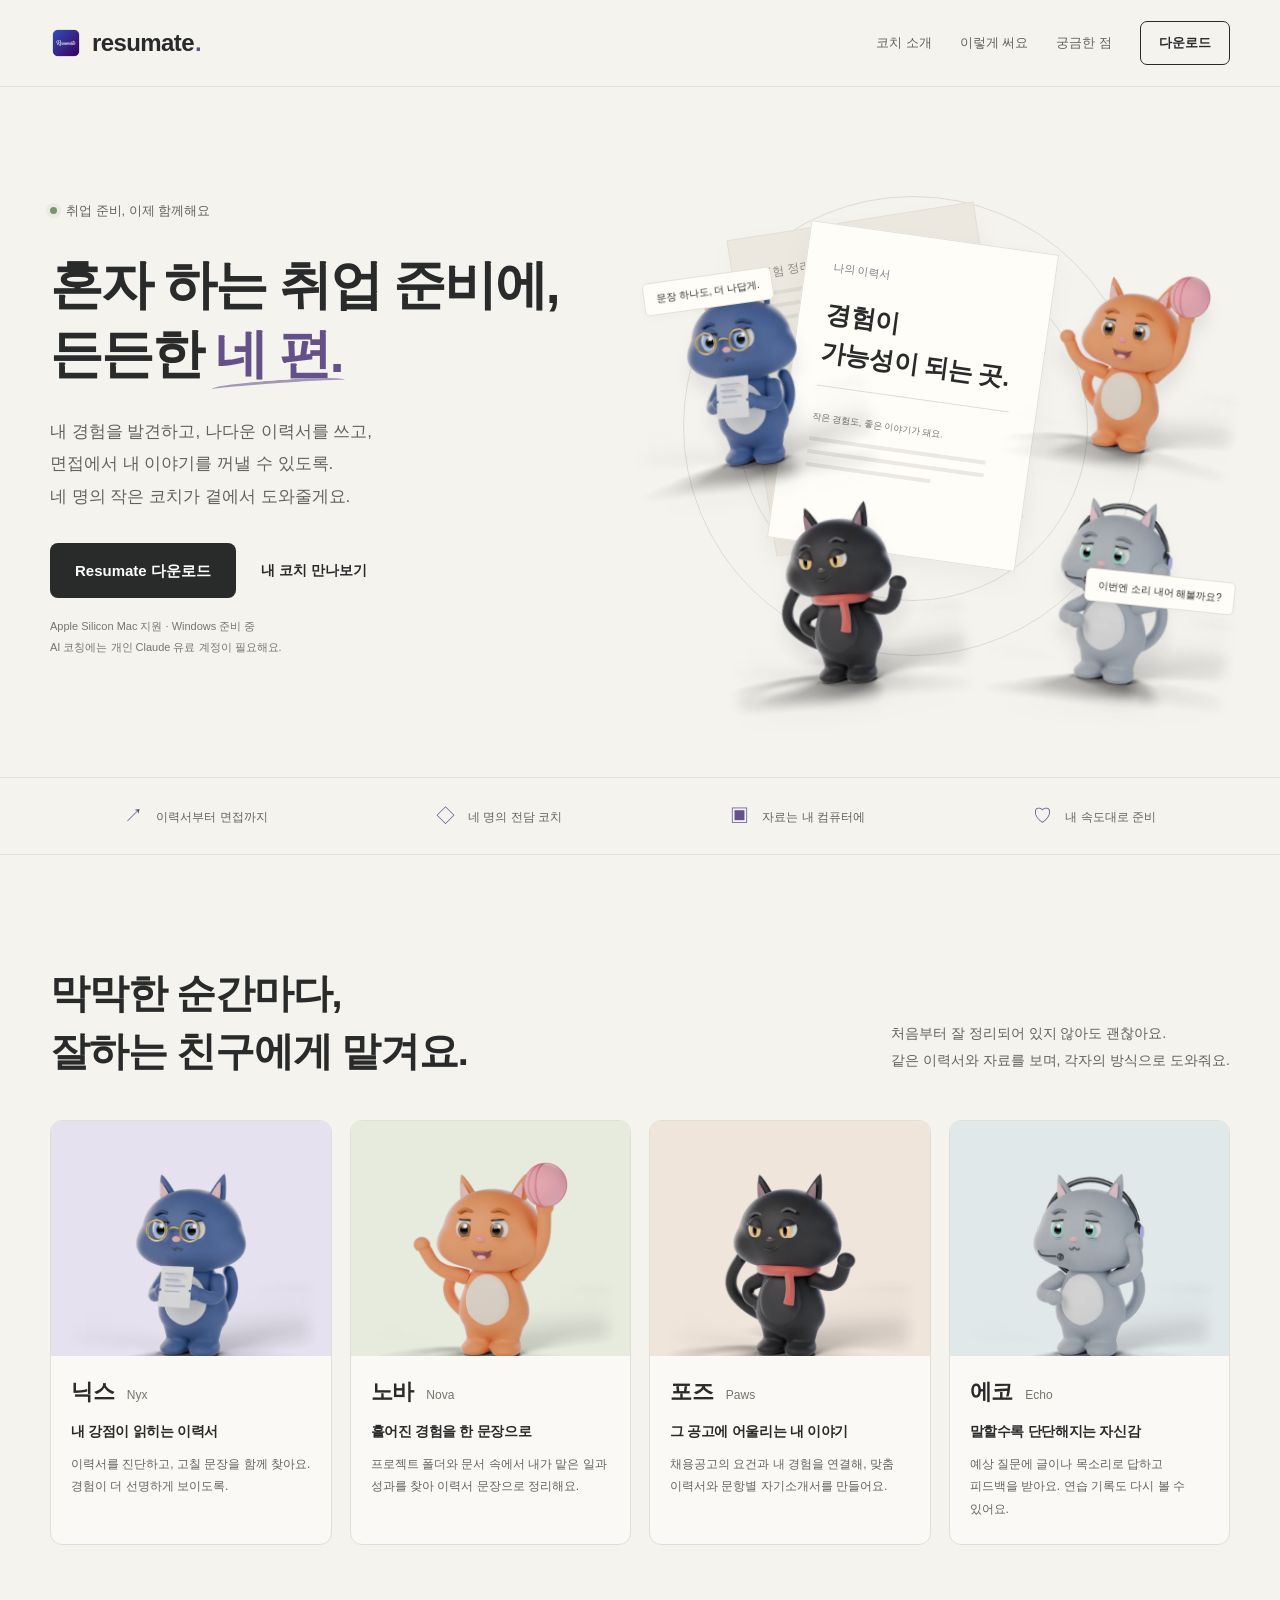
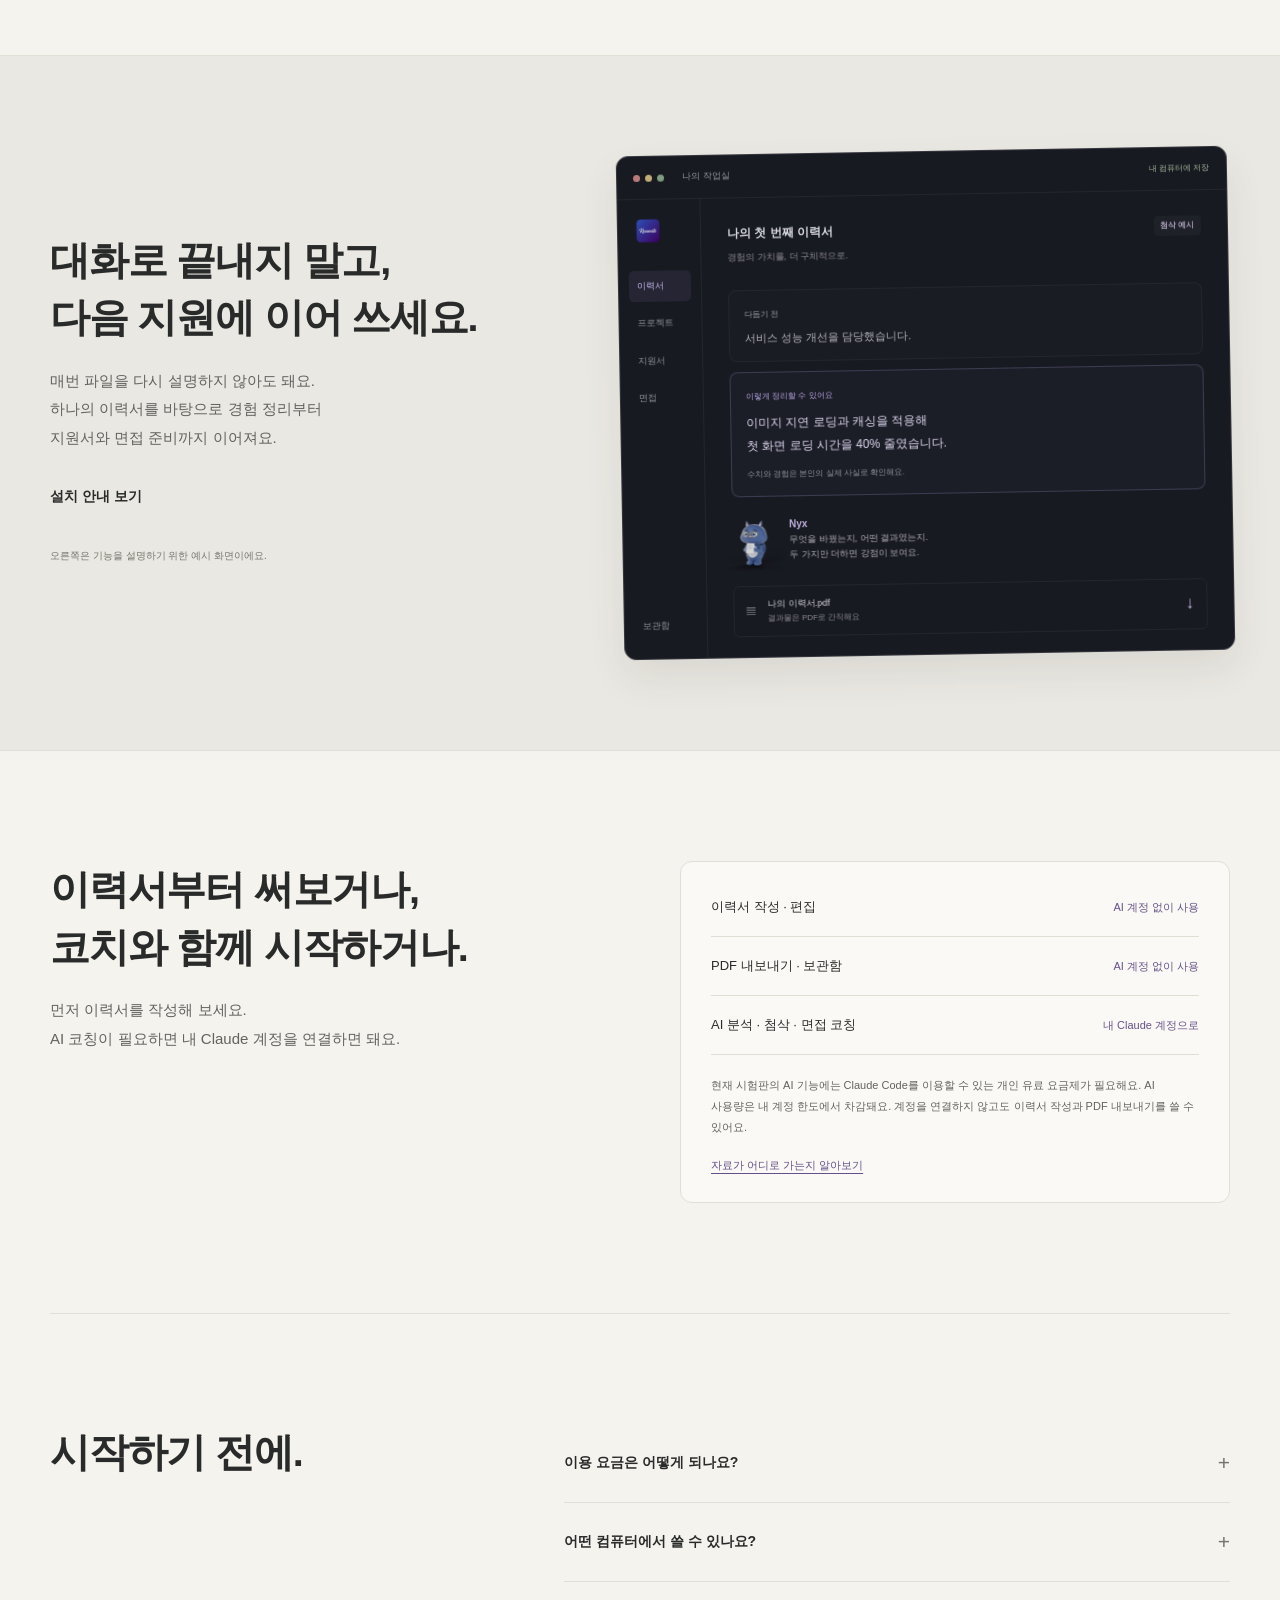
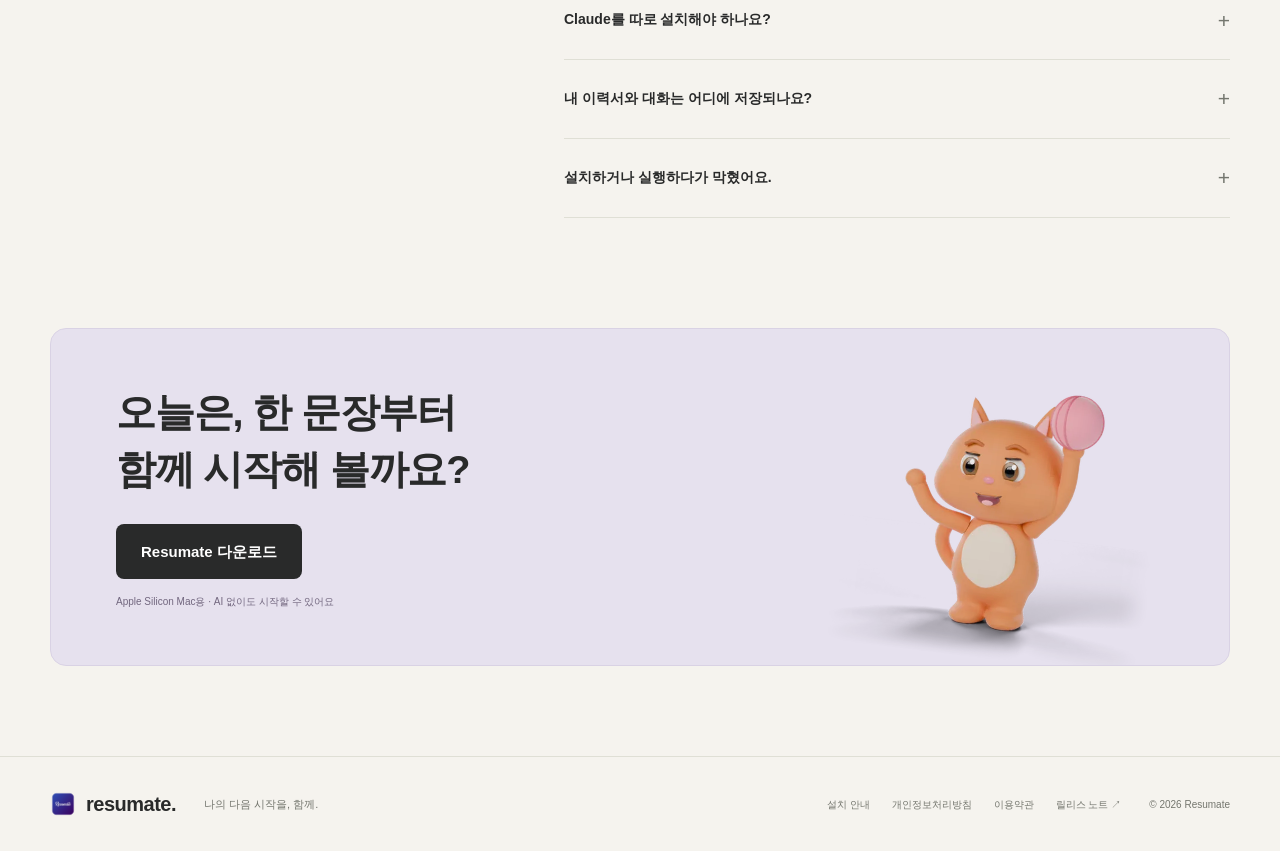
==== commit f1a39895: "Update Resumate website" ====
--- a/index.html
+++ b/index.html
@@ -3,22 +3,30 @@
 <head>
   <meta charset="utf-8">
   <meta name="viewport" content="width=device-width, initial-scale=1">
-  <title>Resumate — 혼자 하는 취업 준비에, 든든한 네 편.</title>
+  <meta name="naver-site-verification" content="a62066f179446e0bd518951ed098af31cb0746f0">
+  <meta name="google-site-verification" content="wGGaXvLdH-9XBzHWGxk3s1nI9g5pkQEdXCat2hACTL8">
+  <title>Resumate — AI 이력서 첨삭·자기소개서·면접 준비</title>
   <meta name="description" content="프로젝트 정리부터 이력서, 자기소개서, 면접 연습까지. 네 명의 AI 코치와 함께하는 취업 준비 데스크톱 앱. AI 코칭에는 개인 Claude 유료 계정이 필요합니다.">
   <meta name="theme-color" content="#f5f3ee">
+  <link rel="canonical" href="https://resumate.sevihcra.com/">
+  <meta property="og:url" content="https://resumate.sevihcra.com/">
   <meta property="og:type" content="website">
   <meta property="og:locale" content="ko_KR">
   <meta property="og:site_name" content="Resumate">
   <meta property="og:title" content="Resumate — 혼자 하는 취업 준비에, 든든한 네 편.">
   <meta property="og:description" content="프로젝트 정리부터 이력서, 지원서와 면접 연습까지. 네 명의 코치와 내 이야기를 준비해요.">
+  <meta property="og:image" content="https://resumate.sevihcra.com/assets/nyx.webp">
+  <meta property="og:image:alt" content="이력서를 들고 있는 Resumate의 AI 코치 Nyx">
+  <meta name="twitter:card" content="summary">
   <link rel="icon" type="image/png" href="assets/favicon-32.png">
   <link rel="apple-touch-icon" href="assets/icon-256.png">
   <link rel="stylesheet" href="styles.css">
+  <script defer src="analytics.js"></script>
 </head>
 <body>
   <a class="skip-link" href="#main">본문으로 건너뛰기</a>
   <header class="topbar"><div class="wrap">
-    <a class="brand" href="index.html"><img src="assets/icon-256.png" alt="" width="32" height="32">resumate<span class="brand-dot">.</span></a>
+    <a class="brand" href="./"><img src="assets/icon-256.png" alt="" width="32" height="32">resumate<span class="brand-dot">.</span></a>
     <nav class="topnav" aria-label="주요 메뉴"><a href="#coaches">코치 소개</a><a href="#workspace">이렇게 써요</a><a href="#faq">궁금한 점</a><a class="topnav-cta" href="install.html">다운로드</a></nav>
   </div></header>
   <main id="main">
@@ -61,12 +69,12 @@
     <section class="section wrap faq-section" id="faq" aria-labelledby="faq-title"><div><h2 id="faq-title">시작하기 전에.</h2></div><div class="faq">
       <details><summary>이용 요금은 어떻게 되나요?</summary><div class="answer">현재 공개 시험판은 무료로 이용할 수 있어요. 정식 서비스의 제공 범위와 요금은 별도로 안내할 예정이에요. AI 코칭에 사용하는 개인 Claude 요금제의 비용과 사용 한도는 본인 계정에 적용돼요.</div></details>
       <details><summary>어떤 컴퓨터에서 쓸 수 있나요?</summary><div class="answer">현재 공개된 설치 파일은 Apple Silicon(M1 이상), macOS 13 이상을 지원해요. Intel Mac은 지원하지 않아요. Windows 10(2004 이상)·11 x64 버전은 준비 중이며, 설치 페이지에서 공개 여부를 확인할 수 있어요.</div></details>
-      <details><summary>Claude를 따로 설치해야 하나요?</summary><div class="answer">미리 설치하지 않아도 괜찮아요. 앱 첫 화면에서 ‘연동하기’를 누르면 공식 Claude Code 설치와 로그인을 안내해요. 로그인할 때 Terminal 또는 PowerShell이 열릴 수 있어요. 인증은 공식 Claude Code가 처리해요.</div></details>
+      <details><summary>Claude를 따로 설치해야 하나요?</summary><div class="answer">미리 설치하지 않아도 괜찮아요. 앱 첫 화면에서 ‘연동하기’를 누르면 공식 Claude Code 설치와 로그인을 안내해요. 브라우저의 공식 로그인 페이지에서 로그인하면 앱이 연결을 확인해요. 인증은 공식 Claude Code가 처리해요.</div></details>
       <details><summary>내 이력서와 대화는 어디에 저장되나요?</summary><div class="answer">이력서, 대화, 보관함 파일은 내 컴퓨터에 저장돼요. AI에게 작업을 요청하면 필요한 내용이 본인 Claude 계정을 통해 Anthropic으로 전송돼요. PDF 글자 추출과 음성 받아쓰기는 내 컴퓨터에서 처리해요. <a href="privacy.html">개인정보처리방침 보기</a></div></details>
       <details><summary>설치하거나 실행하다가 막혔어요.</summary><div class="answer"><a href="install.html#help">설치 도움말</a>에서 OS별 안내와 문의 경로를 확인해 주세요.</div></details>
     </div></section>
     <section class="closing wrap"><div><h2>오늘은, 한 문장부터<br>함께 시작해 볼까요?</h2><a class="btn btn-primary" href="install.html">Resumate 다운로드</a><p>Apple Silicon Mac용 · AI 없이도 시작할 수 있어요</p></div><img src="assets/nova.webp" width="552" height="552" alt="손을 흔들며 기다리는 Nova" loading="lazy"></section>
   </main>
-  <footer class="footer"><div class="wrap"><a class="brand" href="index.html"><img src="assets/icon-256.png" alt="" width="26" height="26">resumate.</a><p>나의 다음 시작을, 함께.</p><nav aria-label="하단 메뉴"><a href="install.html">설치 안내</a><a href="privacy.html">개인정보처리방침</a><a href="https://github.com/kkwaktae/resumate-desktop-release/releases">릴리스 노트 ↗</a></nav><span>© 2026 Resumate</span></div></footer>
+  <footer class="footer"><div class="wrap"><a class="brand" href="./"><img src="assets/icon-256.png" alt="" width="26" height="26">resumate.</a><p>나의 다음 시작을, 함께.</p><nav aria-label="하단 메뉴"><a href="install.html">설치 안내</a><a href="privacy.html">개인정보처리방침</a><a href="terms.html">이용약관</a><a href="https://github.com/kkwaktae/resumate-desktop-release/releases">릴리스 노트 ↗</a></nav><span>© 2026 Resumate</span></div></footer>
 </body>
 </html>
--- a/styles.css
+++ b/styles.css
@@ -121,7 +121,28 @@
 .install-layout { display: grid; grid-template-columns: 250px 1fr; gap: 60px; }.install-sidebar { padding-top: 6px; }.os-picker { display: flex; border: 1px solid var(--line); border-radius: 8px; padding: 5px; gap: 5px; }.os-picker button { flex: 1; border: 0; padding: 9px 13px; font-size: 12px; background: none; border-radius: 5px; }.os-picker button[aria-pressed="true"] { background: var(--ink); color: #fff; }.os-help { font-size: 10px; color: var(--ink-3); margin-top: 9px; }
 .flow-nav { padding: 18px 0 0; list-style: none; }.flow-nav li + li { margin-top: 12px; }.flow-nav button { display: flex; align-items: center; width: 100%; text-align: left; border: 0; background: none; padding: 12px; border-radius: 8px; gap: 15px; color: var(--ink-3); font-size: 13px; }.flow-nav button > span:first-child { font-size: 12px; font-variant-numeric: tabular-nums; border: 1px solid var(--line); border-radius: 50%; width: 34px; height: 34px; display: grid; place-items: center; }.flow-nav small { font-size: 10px; display: block; margin-top: 2px; font-weight: 400; }.flow-nav button[aria-current] { color: var(--accent); background: #e9e3ef; font-weight: 700; }.flow-nav button[aria-current] > span:first-child { border-color: #c6b7d8; }.sidebar-coach { margin-top: 25px; text-align: center; }.sidebar-coach img { margin: auto; }.sidebar-coach p { font-size: 11px; color: var(--ink-3); margin-top: -15px; }
 .install-content { min-width: 0; }.flow-panel { margin-bottom: 50px; }.flow-panel h2 { font-size: clamp(28px, 3vw, 37px); margin-bottom: 12px; outline: none; }.panel-description { color: var(--ink-2); font-size: 13px; margin-bottom: 25px; }.release-card { background: #fffdf9; border: 1px solid var(--line); border-radius: 14px; padding: 28px; margin-top: 27px; }.release-card-top { display: flex; align-items: center; gap: 14px; }.release-card-top img { border-radius: 14px; width: 50px; height: 50px; }.release-card h3 { font-size: 18px; margin: 0; }.release-card h3 span { font-size: 12px; color: var(--ink-3); font-weight: 400; }.release-card-top p { font-size: 10px; color: var(--ink-3); margin: 4px 0 0; }.pill { border: 1px solid #d9cfe5; border-radius: 5px; color: var(--accent); background: #eee8f5; padding: 3px 7px; font-size: 9px; display: inline-block; }.release-card-top > .pill { margin-left: auto; white-space: nowrap; }.requirements { display: grid; gap: 9px; font-size: 12px; margin-block: 28px; }.requirements div { display: grid; grid-template-columns: 75px 1fr; gap: 12px; }.requirements dt { color: var(--ink-3); }.requirements dd { margin: 0; }.download-button { width: 100%; }.download-note { margin: 10px 0 0; font-size: 10px; text-align: center; color: var(--ink-3); }
-.callout { margin-top: 23px; padding: 19px 20px; background: #eeebe2; border-left: 2px solid #a99d82; border-radius: 0 7px 7px 0; font-size: 12px; }.callout strong { font-size: 12px; }.callout p { color: var(--ink-2); font-size: 11px; margin: 8px 0 0; line-height: 1.9; }.flow-actions { display: flex; align-items: center; justify-content: space-between; flex-wrap: wrap; gap: 16px; margin-top: 28px; }.flow-actions .text-link { font-size: 11px; }.flow-actions .btn { font-size: 12px; min-height: 46px; padding: 10px 17px; }.install-diagram { display: flex; align-items: center; justify-content: center; gap: 45px; background: #eae6f0; border: 1px solid #dcd5e5; border-radius: 14px; padding: 40px 25px; margin-block: 27px; }.install-diagram > div { display: flex; flex-direction: column; align-items: center; gap: 13px; font-size: 11px; }.install-diagram img { border-radius: 18px; }.diagram-arrow { color: var(--accent); font-size: 30px; }
+.download-details {
+  margin: 26px 0 0;
+  font-size: 12px;
+  line-height: 1.85;
+}
+.download-details > div {
+  display: grid;
+  grid-template-columns: 68px minmax(0, 1fr);
+  gap: 16px;
+  padding-block: 14px;
+}
+.download-details > div + div { border-top: 1px solid var(--line); }
+.download-details dt { color: var(--ink); font-weight: 600; }
+.download-details dd { margin: 0; color: var(--ink-2); }
+.download-details p { margin: 0; }
+.download-details a { color: inherit; text-decoration-color: var(--line-2); }
+.download-details a:hover { color: var(--accent); text-decoration-color: currentColor; }
+.install-fallback { margin-top: 24px; color: var(--ink-2); font-size: 12px; }
+@media (max-width: 480px) {
+  .download-details > div { grid-template-columns: 1fr; gap: 5px; }
+}
+.flow-actions { display: flex; align-items: center; justify-content: space-between; flex-wrap: wrap; gap: 16px; margin-top: 28px; }.flow-actions .text-link { font-size: 11px; }.flow-actions .btn { font-size: 12px; min-height: 46px; padding: 10px 17px; }.install-diagram { display: flex; align-items: center; justify-content: center; gap: 45px; background: #eae6f0; border: 1px solid #dcd5e5; border-radius: 14px; padding: 40px 25px; margin-block: 27px; }.install-diagram > div { display: flex; flex-direction: column; align-items: center; gap: 13px; font-size: 11px; }.install-diagram img { border-radius: 18px; }.diagram-arrow { color: var(--accent); font-size: 30px; }
 .instruction-list { padding: 0; list-style: none; counter-reset: instructions; }.instruction-list li { counter-increment: instructions; position: relative; padding: 8px 0 17px 38px; }.instruction-list li::before { content: counter(instructions); position: absolute; left: 0; top: 9px; display: grid; place-items: center; width: 23px; height: 23px; border: 1px solid var(--line-2); border-radius: 50%; font-size: 11px; font-variant-numeric: tabular-nums; color: var(--accent); }.instruction-list strong { font-size: 14px; }.instruction-list p { color: var(--ink-2); font-size: 12px; margin: 5px 0 0; }.instruction-list code { font-family: var(--mono); font-size: 11px; }
 .start-option { padding: 23px 25px; border: 1px solid var(--line); border-radius: 12px; background: #fffdf9; margin-top: 16px; }.start-option h3 { font-size: 18px; margin: 12px 0 10px; letter-spacing: -.03em; }.start-option p, .start-option li { color: var(--ink-2); font-size: 12px; line-height: 1.9; }.start-option p { margin-bottom: 0; }.start-option ol { padding-left: 18px; }.start-option li + li { margin-top: 8px; }.start-option .fineprint { font-size: 10px; }.first-task { display: flex; align-items: center; gap: 8px; margin-top: 18px; background: #eae7ef; border-radius: 12px; padding: 8px 17px 8px 0; }.first-task img { width: 90px; flex-shrink: 0; }.first-task strong { font-size: 12px; }.first-task p { font-size: 11px; color: var(--ink-2); margin: 5px 0; }.install-help { margin: 70px 0 0 310px; padding-top: 50px; border-top: 1px solid var(--line); }.install-help h2 { font-size: 30px; }.mobile-notice { border: 1px solid var(--line-2); padding: 20px; background: #eae6f0; border-radius: 10px; margin-bottom: 30px; }.mobile-notice p { font-size: 12px; color: var(--ink-2); }.mobile-notice [role="status"] { margin: 10px 0 0; overflow-wrap: anywhere; }
 @media (min-width: 1300px) { .hero-art { margin-left: 15px; }.hero { gap: 28px; } }
@@ -329,3 +350,13 @@
     font-size: 12px;
   }
 }
+
+/* Optional analytics controls share the site's type and colors. */
+.analytics-choice { position: fixed; inset: auto 20px 20px; z-index: 40; max-height: 70vh; overflow: auto; display: flex; align-items: center; gap: 24px; max-width: 980px; margin-inline: auto; padding: 20px 24px; background: #fffdf8; color: var(--ink); border: 1px solid var(--line); border-radius: 12px; box-shadow: 0 8px 40px #0002; font-size: 14px; line-height: 1.7; }
+.analytics-choice[hidden] { display: none; }
+.analytics-choice p { margin: 4px 0 0; }
+.analytics-choice a { color: inherit; text-decoration: underline; }
+.analytics-actions { display: flex; gap: 10px; flex-shrink: 0; }
+.analytics-actions button { min-height: 44px; padding: 8px 16px; border: 1px solid var(--ink); background: #fffdf8; color: var(--ink); border-radius: 7px; font: inherit; cursor: pointer; }
+.analytics-settings { border: 0; padding: 0; background: none; color: inherit; text-decoration: underline; font: inherit; cursor: pointer; }
+@media (max-width: 640px) { .analytics-choice { inset: auto 12px 12px; padding: 16px; flex-direction: column; align-items: stretch; gap: 12px; } .analytics-actions button { flex: 1; } }
